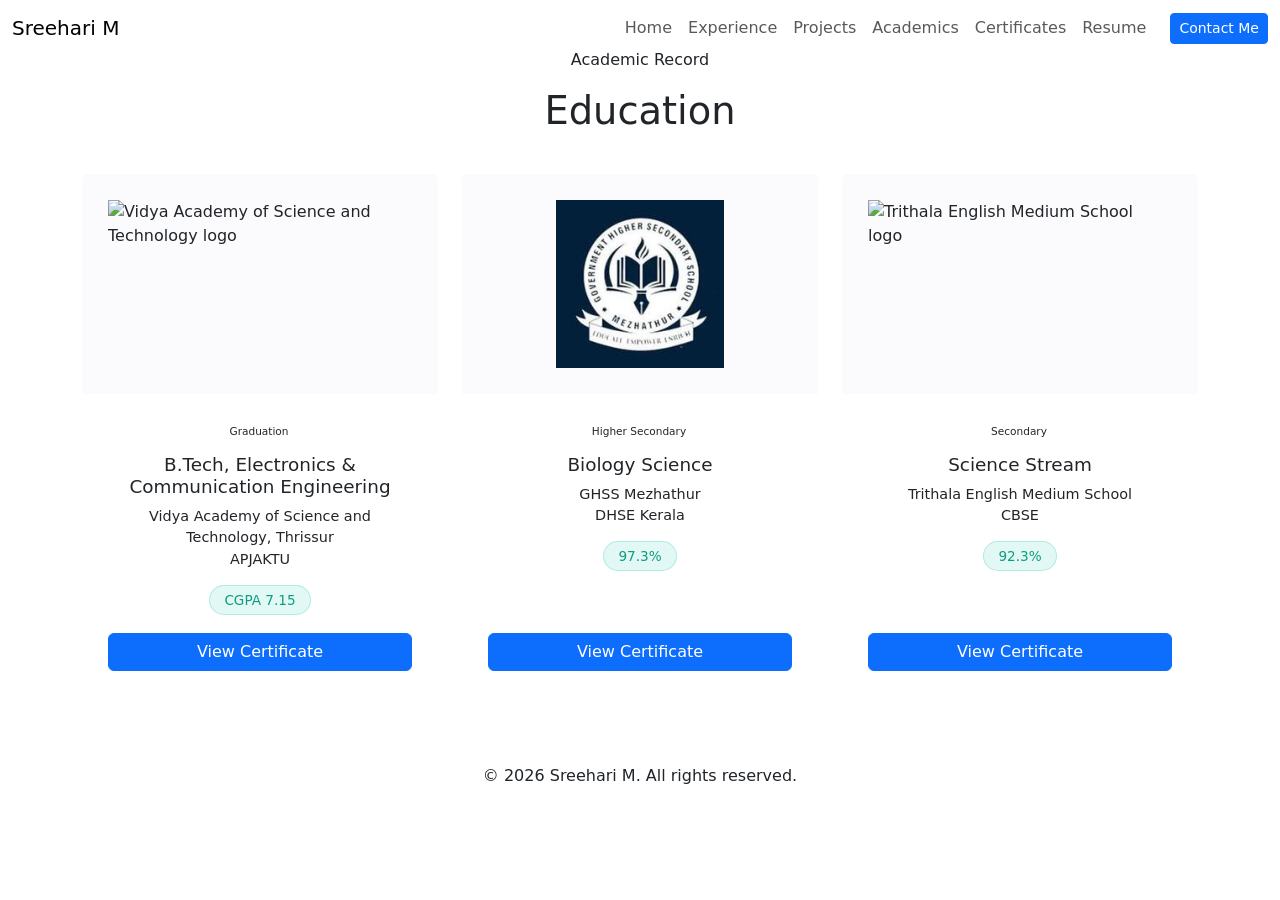
==== academics.html @ c27b46cf "updation" ====
<!DOCTYPE html>
<html lang="en">
<head>
    <meta charset="UTF-8">
    <meta name="viewport" content="width=device-width, initial-scale=1.0">
    <title>Sreehari M | Academics</title>
    <link href="https://cdn.jsdelivr.net/npm/bootstrap@5.3.8/dist/css/bootstrap.min.css" rel="stylesheet" integrity="sha384-sRIl4kxILFvY47J16cr9ZwB07vP4J8+LH7qKQnuqkuIAvNWLzeN8tE5YBujZqJLB" crossorigin="anonymous">
    <link rel="stylesheet" href="theme.css">
    <link rel="stylesheet" href="academics.css">
    <link rel="stylesheet" href="style.css">
</head>
<body>

<div id="nav-placeholder"></div>

<div class="container my-5">

  <div class="page-heading">
    <p class="eyebrow">Academic Record</p>
    <h1>Education</h1>
  </div>

  <div class="row row-cols-1 row-cols-md-2 row-cols-lg-3 g-4">

    <div class="col">
      <div class="card h-100">
        <img src="vidya1.jpg" class="card-img-top" alt="Vidya Academy of Science and Technology logo">
        <div class="card-body text-center">
          <p class="eyebrow small-eyebrow">Graduation</p>
          <h5 class="card-title">B.Tech, Electronics &amp; Communication Engineering</h5>
          <p class="card-text card-institute">Vidya Academy of Science and Technology, Thrissur<br>APJAKTU</p>
          <p class="score-badge">CGPA&nbsp;7.15</p>
          <a class="btn btn-primary mt-auto" href="B. tech.pdf" target="_blank">View Certificate</a>
        </div>
      </div>
    </div>

    <div class="col">
      <div class="card h-100">
        <img src="ghss_mezhathur.jpg" class="card-img-top" alt="GHSS Mezhathur logo">
        <div class="card-body text-center">
          <p class="eyebrow small-eyebrow">Higher Secondary</p>
          <h5 class="card-title">Biology Science</h5>
          <p class="card-text card-institute">GHSS Mezhathur<br>DHSE Kerala</p>
          <p class="score-badge">97.3%</p>
          <a class="btn btn-primary mt-auto" href="12th certificate (1).pdf" target="_blank">View Certificate</a>
        </div>
      </div>
    </div>

    <div class="col">
      <div class="card h-100">
        <img src="tems.png" class="card-img-top" alt="Trithala English Medium School logo">
        <div class="card-body text-center">
          <p class="eyebrow small-eyebrow">Secondary</p>
          <h5 class="card-title">Science Stream</h5>
          <p class="card-text card-institute">Trithala English Medium School<br>CBSE</p>
          <p class="score-badge">92.3%</p>
          <a class="btn btn-primary mt-auto" href="SSLC CERTIFICATE ORIGINAL (1).pdf" target="_blank">View Certificate</a>
        </div>
      </div>
    </div>

  </div>

  
</div>

<footer class="footer">
  <p>&copy; 2026 Sreehari M. All rights reserved.</p>
</footer>

<script src="https://cdn.jsdelivr.net/npm/bootstrap@5.3.8/dist/js/bootstrap.bundle.min.js" integrity="sha384-FKyoEForCGlyvwx9Hj09JcYn3nv7wiPVlz7YYwJrWVcXK/BmnVDxM+D2scQbITxI" crossorigin="anonymous"></script>
<script>
  fetch('navbar.html')
    .then(res => res.text())
    .then(data => {
      document.getElementById('nav-placeholder').innerHTML = data;
    });
</script>
</body>
</html>
---- academics.css ----
.container { margin-top: 20px; margin-bottom: 60px; }

.page-heading {
  text-align: center;
  max-width: 640px;
  margin: 20px auto 40px;
}
.page-heading h1 { font-size: clamp(1.8rem, 4vw, 2.4rem); margin: 0; }
.page-heading .eyebrow { }

.card {
  height: 100%;
  border-radius: var(--radius-lg);
  border: 1px solid var(--glass-border);
  transition: box-shadow 0.35s ease, transform 0.3s ease;
}

.card:hover {
  box-shadow: var(--shadow-lift);
  transform: translateY(-6px);
}

.card-img-top {
  height: 220px;
  object-fit: contain;
  padding: 26px;
  background-color: #fbfbfe;
  border-bottom: 1px solid var(--line);
}

.card-body {
  display: flex;
  flex-direction: column;
  justify-content: space-between;
  padding: 1.6rem;
}

.small-eyebrow {
  margin-bottom: 10px;
  font-size: 0.66rem;
  padding: 4px 10px 4px 8px;
}

.card-title { font-size: 1.15rem; margin-bottom: 8px; }

.card-institute { font-size: 0.9rem; margin-bottom: 14px; }

.score-badge {
  display: inline-block;
  font-family: var(--font-mono);
  font-size: 0.85rem;
  color: #0f9c81;
  background: rgba(23, 195, 162, 0.12);
  border: 1px solid rgba(23, 195, 162, 0.25);
  border-radius: 999px;
  padding: 4px 14px;
  margin: 0 auto 18px;
}

.footer {
  padding: 20px 0;
  text-align: center;
  width: 100%;
}
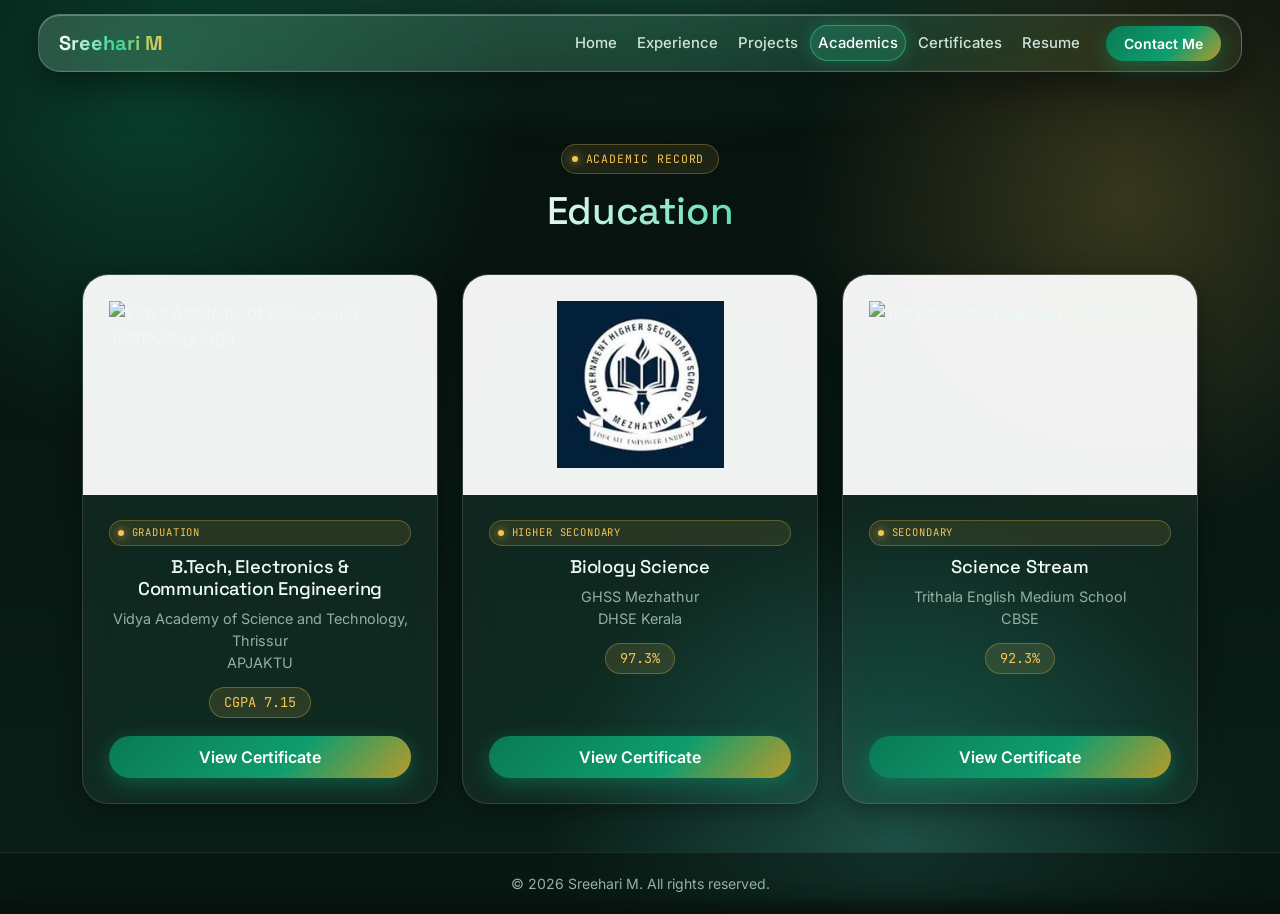
==== commit 27be9bdd: "Updation of theme" ====
--- a/academics.html
+++ b/academics.html
@@ -1,8 +1,9 @@
 <!DOCTYPE html>
-<html lang="en">
+<html lang="en" data-bs-theme="dark">
 <head>
     <meta charset="UTF-8">
     <meta name="viewport" content="width=device-width, initial-scale=1.0">
+    <meta name="theme-color" content="#080a14">
     <title>Sreehari M | Academics</title>
     <link href="https://cdn.jsdelivr.net/npm/bootstrap@5.3.8/dist/css/bootstrap.min.css" rel="stylesheet" integrity="sha384-sRIl4kxILFvY47J16cr9ZwB07vP4J8+LH7qKQnuqkuIAvNWLzeN8tE5YBujZqJLB" crossorigin="anonymous">
     <link rel="stylesheet" href="theme.css">
@@ -76,6 +77,10 @@
     .then(res => res.text())
     .then(data => {
       document.getElementById('nav-placeholder').innerHTML = data;
+      const here = location.pathname.split('/').pop() || 'index.html';
+      document.querySelectorAll('#nav-placeholder .nav-link').forEach(a => {
+        if (a.getAttribute('href') === here) a.classList.add('active');
+      });
     });
 </script>
 </body>
--- a/theme.css
+++ b/theme.css
@@ -0,0 +1,375 @@
+
+@import url("https://fonts.googleapis.com/css2?family=Inter:wght@400;500;600&family=JetBrains+Mono:wght@400;500&family=Space+Grotesk:wght@500;600;700&display=swap");
+
+:root {
+  /* palette */
+  --bg:        #06100d;
+  --bg-2:      #0a1f18;
+  --ink:       #eefaf4;
+  --muted:     #93b0a3;
+  --indigo:    #34d399;   /* primary accent: emerald */
+  --indigo-d:  #0f9d6e;
+  --mint:      #f5c451;   /* secondary accent: gold */
+  --ok:        #4ade80;   /* status: ongoing */
+  --amber:     #ff9d6c;
+  --violet:    #5eead4;
+  --line:      rgba(255, 255, 255, 0.08);
+
+  /* glass */
+  --glass:        rgba(255, 255, 255, 0.055);
+  --glass-strong: rgba(255, 255, 255, 0.09);
+  --glass-border: rgba(255, 255, 255, 0.13);
+  --blur: blur(18px) saturate(150%);
+
+  /* shape + depth */
+  --radius-sm: 12px;
+  --radius-md: 18px;
+  --radius-lg: 26px;
+  --shadow-soft: 0 6px 24px rgba(0, 0, 0, 0.35);
+  --shadow-lift: 0 18px 48px rgba(0, 0, 0, 0.5), 0 0 0 1px rgba(52, 211, 153, 0.25), 0 0 36px rgba(16, 160, 110, 0.22);
+
+  /* type */
+  --font-display: "Space Grotesk", system-ui, sans-serif;
+  --font-body:    "Inter", system-ui, sans-serif;
+  --font-mono:    "JetBrains Mono", ui-monospace, monospace;
+
+  /* Bootstrap bridge */
+  --bs-body-bg: var(--bg);
+  --bs-body-color: var(--ink);
+  --bs-border-color: var(--line);
+}
+
+/* ---------- base ---------- */
+html { color-scheme: dark; }
+
+body {
+  font-family: var(--font-body);
+  background: var(--bg);
+  color: var(--ink);
+  padding-top: 96px;               /* room for floating navbar */
+  -webkit-font-smoothing: antialiased;
+}
+
+/* aurora backdrop: soft colour blobs glass can blur against */
+body::before {
+  content: "";
+  position: fixed;
+  inset: 0;
+  z-index: -1;
+  pointer-events: none;
+  background:
+    radial-gradient(60vmax 22vmax at 50% -6%, rgba(52, 211, 153, 0.30), transparent 70%),
+    radial-gradient(48vmax 48vmax at 12% 8%,  rgba(16, 160, 110, 0.34), transparent 60%),
+    radial-gradient(42vmax 42vmax at 88% 22%, rgba(245, 196, 81, 0.20), transparent 62%),
+    radial-gradient(46vmax 46vmax at 70% 95%, rgba(94, 234, 212, 0.24), transparent 60%),
+    linear-gradient(180deg, var(--bg), var(--bg-2));
+}
+
+h1, h2, h3, h4, h5, h6 {
+  font-family: var(--font-display);
+  color: var(--ink);
+  letter-spacing: -0.01em;
+}
+p, .card-text, li { color: var(--muted); }
+a { color: var(--indigo); }
+a:hover { color: var(--mint); }
+::selection { background: rgba(52, 211, 153, 0.4); color: #fff; }
+
+/* scrollbar */
+::-webkit-scrollbar { width: 10px; }
+::-webkit-scrollbar-track { background: var(--bg); }
+::-webkit-scrollbar-thumb { background: rgba(255, 255, 255, 0.16); border-radius: 10px; }
+
+/* keyboard focus */
+:focus-visible { outline: 2px solid var(--mint); outline-offset: 3px; }
+
+/* ---------- navbar: floating, clearly visible glass bar ---------- */
+body .navbar.fixed-top {
+  top: 14px;
+  left: clamp(10px, 3vw, 40px);
+  right: clamp(10px, 3vw, 40px);
+  width: auto;
+  padding: 8px 6px;
+  border-radius: 22px;
+  background: linear-gradient(135deg, rgba(255, 255, 255, 0.16), rgba(255, 255, 255, 0.05));
+  backdrop-filter: blur(22px) saturate(180%);
+  -webkit-backdrop-filter: blur(22px) saturate(180%);
+  border: 1px solid rgba(255, 255, 255, 0.22);
+  box-shadow:
+    0 14px 40px rgba(0, 0, 0, 0.5),
+    inset 0 1px 0 rgba(255, 255, 255, 0.28),
+    inset 0 -1px 0 rgba(255, 255, 255, 0.04);
+}
+body .navbar .container-fluid { padding-inline: 14px; }
+
+.brand-text {
+  font-family: var(--font-display);
+  font-weight: 700;
+  font-size: 1.25rem;
+  background: linear-gradient(90deg, #fff, var(--indigo) 55%, var(--mint));
+  -webkit-background-clip: text;
+  background-clip: text;
+  color: transparent;
+}
+
+body .navbar .nav-link {
+  color: #cfe3d9;
+  font-weight: 500;
+  font-size: 0.93rem;
+  border-radius: 999px;
+  padding: 7px 15px;
+  margin: 0 2px;
+  transition: color 0.2s, background 0.2s;
+}
+body .navbar .nav-link:hover { color: #fff; background: rgba(255, 255, 255, 0.12); }
+body .navbar .nav-link.active {
+  color: #fff;
+  background: rgba(52, 211, 153, 0.22);
+  box-shadow: inset 0 0 0 1px rgba(52, 211, 153, 0.5), 0 0 18px rgba(52, 211, 153, 0.25);
+}
+
+body .navbar-toggler { border: 1px solid rgba(255, 255, 255, 0.3); }
+body .navbar-toggler:focus { box-shadow: 0 0 0 3px rgba(52, 211, 153, 0.35); }
+body .navbar-toggler-icon { filter: invert(1) brightness(1.6); }
+
+@media (max-width: 991.98px) {
+  body .navbar-collapse {
+    margin-top: 10px;
+    padding: 12px;
+    background: rgba(255, 255, 255, 0.07);
+    border: 1px solid rgba(255, 255, 255, 0.14);
+    border-radius: var(--radius-md);
+  }
+}
+
+/* ---------- buttons ---------- */
+body .btn {
+  font-family: var(--font-body);
+  font-weight: 600;
+  border-radius: 999px;
+  padding: 9px 22px;
+  transition: transform 0.2s, box-shadow 0.25s, background 0.25s, color 0.25s;
+}
+body .btn-sm { padding: 7px 18px; }
+
+body .btn-primary {
+  color: #fff;
+  border: 0;
+  background: linear-gradient(135deg, #0a7a55, var(--indigo-d) 60%, #b99a2b);
+  box-shadow: 0 6px 20px rgba(16, 160, 110, 0.4);
+}
+body .btn-primary:hover,
+body .btn-primary:focus {
+  color: #fff;
+  transform: translateY(-2px);
+  box-shadow: 0 10px 28px rgba(16, 160, 110, 0.55);
+}
+
+body .btn-outline-primary {
+  color: var(--ink);
+  background: var(--glass);
+  border: 1px solid var(--glass-border);
+  backdrop-filter: blur(10px);
+}
+body .btn-outline-primary:hover,
+body .btn-outline-primary:focus {
+  color: #fff;
+  background: rgba(52, 211, 153, 0.2);
+  border-color: var(--indigo);
+  transform: translateY(-2px);
+}
+
+/* ---------- glass cards (all pages) ---------- */
+body .card {
+  --bs-card-bg: transparent;
+  --bs-card-color: var(--ink);
+  background: var(--glass);
+  color: var(--ink);
+  border: 1px solid var(--glass-border);
+  backdrop-filter: var(--blur);
+  -webkit-backdrop-filter: var(--blur);
+  box-shadow: var(--shadow-soft), inset 0 1px 0 rgba(255, 255, 255, 0.08);
+  overflow: hidden;
+}
+body .card:hover { border-color: rgba(52, 211, 153, 0.45); }
+
+/* logos / certificates sit on a soft light tile so they stay legible */
+body .card-img-top {
+  background-color: rgba(255, 255, 255, 0.94);
+  border-bottom: 1px solid var(--glass-border);
+}
+body .card video { background: #000; }
+
+body .card-title { color: var(--ink); }
+body .card-text  { color: var(--muted); }
+body .card-institute { color: var(--muted); }
+
+/* ---------- eyebrow (small label above headings) ---------- */
+.eyebrow {
+  display: inline-flex;
+  align-items: center;
+  gap: 8px;
+  font-family: var(--font-mono);
+  font-size: 0.72rem;
+  letter-spacing: 0.08em;
+  text-transform: uppercase;
+  color: var(--mint);
+  background: rgba(245, 196, 81, 0.1);
+  border: 1px solid rgba(245, 196, 81, 0.28);
+  border-radius: 999px;
+  padding: 5px 14px 5px 10px;
+  margin-bottom: 14px;
+}
+.eyebrow::before {
+  content: "";
+  width: 6px; height: 6px;
+  border-radius: 50%;
+  background: var(--mint);
+  box-shadow: 0 0 10px var(--mint);
+}
+.page-heading h1 {
+  background: linear-gradient(120deg, #fff 30%, var(--indigo) 75%, var(--mint));
+  -webkit-background-clip: text;
+  background-clip: text;
+  color: transparent;
+}
+.page-sub { color: var(--muted); }
+
+/* ---------- experience: status chips ---------- */
+.status-chip {
+  display: inline-flex;
+  align-items: center;
+  gap: 7px;
+  font-family: var(--font-mono);
+  font-size: 0.72rem;
+  padding: 4px 12px;
+  border-radius: 999px;
+  border: 1px solid transparent;
+}
+.status-chip .dot { width: 7px; height: 7px; border-radius: 50%; }
+
+.status-chip.ongoing { color: var(--ok); background: rgba(62, 224, 143, 0.12); border-color: rgba(62, 224, 143, 0.3); }
+.status-chip.ongoing .dot { background: var(--ok); box-shadow: 0 0 0 0 rgba(62, 224, 143, 0.6); animation: ping 1.8s infinite; }
+
+.status-chip.complete { color: var(--indigo); background: rgba(52, 211, 153, 0.12); border-color: rgba(52, 211, 153, 0.3); }
+.status-chip.complete .dot { background: var(--indigo); }
+
+@keyframes ping {
+  0%   { box-shadow: 0 0 0 0 rgba(62, 224, 143, 0.55); }
+  70%  { box-shadow: 0 0 0 8px rgba(62, 224, 143, 0); }
+  100% { box-shadow: 0 0 0 0 rgba(62, 224, 143, 0); }
+}
+
+/* ---------- academics: score badge ---------- */
+body .score-badge {
+  color: var(--mint);
+  background: rgba(245, 196, 81, 0.12);
+  border-color: rgba(245, 196, 81, 0.3);
+}
+
+/* ---------- projects: tags (recoloured for dark) ---------- */
+body .tag:nth-child(4n+1) { color: #8ef0c5; background: rgba(16, 160, 110, 0.22);  border-color: rgba(52, 211, 153, 0.35); }
+body .tag:nth-child(4n+2) { color: #fbdc8a; background: rgba(245, 196, 81, 0.14);  border-color: rgba(245, 196, 81, 0.32); }
+body .tag:nth-child(4n+3) { color: #ffbf9d; background: rgba(255, 157, 108, 0.14);  border-color: rgba(255, 157, 108, 0.32); }
+body .tag:nth-child(4n+4) { color: #9ff3e6; background: rgba(94, 234, 212, 0.16); border-color: rgba(94, 234, 212, 0.34); }
+
+body .project-card .card-body { position: relative; }
+body .project-card::before {          /* thin gradient edge on the left */
+  content: "";
+  position: absolute;
+  left: 0; top: 18px; bottom: 18px;
+  width: 3px;
+  border-radius: 3px;
+  background: linear-gradient(180deg, var(--indigo), var(--mint));
+}
+body .project-abstract { color: var(--muted); }
+body .project-abstract b { color: var(--ink); }
+
+/* ---------- certificates: group headings ---------- */
+body .group-title { color: var(--ink); border-bottom-color: var(--line); }
+
+/* ---------- home / hero ---------- */
+.hero-name {
+  background: linear-gradient(110deg, #fff 20%, var(--indigo) 60%, var(--mint));
+  -webkit-background-clip: text;
+  background-clip: text;
+  color: transparent;
+}
+.hero-role { color: var(--mint); }
+.hero-desc { color: var(--muted); }
+
+.icon-row a {
+  width: 46px; height: 46px;
+  display: inline-flex;
+  align-items: center;
+  justify-content: center;
+  font-size: 1.2rem;
+  color: var(--ink);
+  background: var(--glass);
+  border: 1px solid var(--glass-border);
+  border-radius: 14px;
+  backdrop-filter: blur(10px);
+  text-decoration: none;
+  transition: transform 0.2s, background 0.2s, color 0.2s, box-shadow 0.2s;
+}
+.icon-row a:hover {
+  color: #fff;
+  background: rgba(52, 211, 153, 0.25);
+  transform: translateY(-4px);
+  box-shadow: 0 8px 22px rgba(16, 160, 110, 0.4);
+}
+
+body .hero-stats { border-top-color: var(--line); }
+body .stat {
+  background: var(--glass);
+  border: 1px solid var(--glass-border);
+  border-radius: var(--radius-md);
+  padding: 14px 22px;
+  backdrop-filter: blur(10px);
+  min-width: 110px;
+}
+body .stat-num {
+  background: linear-gradient(120deg, #fff, var(--indigo));
+  -webkit-background-clip: text;
+  background-clip: text;
+  color: transparent;
+}
+
+/* photo card with a glowing gradient ring */
+body .photo-card {
+  background: var(--glass);
+  border: 1px solid var(--glass-border);
+  padding: 10px;
+  box-shadow: var(--shadow-lift);
+}
+body .photo-card::before {
+  content: "";
+  position: absolute;
+  inset: -2px;
+  z-index: -1;
+  border-radius: calc(var(--radius-lg) + 2px);
+  background: conic-gradient(from 140deg, var(--indigo-d), var(--mint), var(--violet), var(--indigo-d));
+  filter: blur(22px);
+  opacity: 0.55;
+}
+body .photo-card img { border-radius: calc(var(--radius-lg) - 8px); }
+
+.rail-divider {
+  height: 1px;
+  max-width: 1200px;
+  margin: 30px auto;
+  background: linear-gradient(90deg, transparent, var(--glass-border), transparent);
+}
+
+/* ---------- footer ---------- */
+body .footer {
+  background: rgba(6, 16, 13, 0.5);
+  backdrop-filter: blur(14px);
+  border-top: 1px solid var(--line);
+}
+body .footer p { margin: 0; color: var(--muted); font-size: 0.88rem; }
+
+/* ---------- motion preferences ---------- */
+@media (prefers-reduced-motion: reduce) {
+  *, *::before, *::after { animation: none !important; transition: none !important; scroll-behavior: auto !important; }
+}
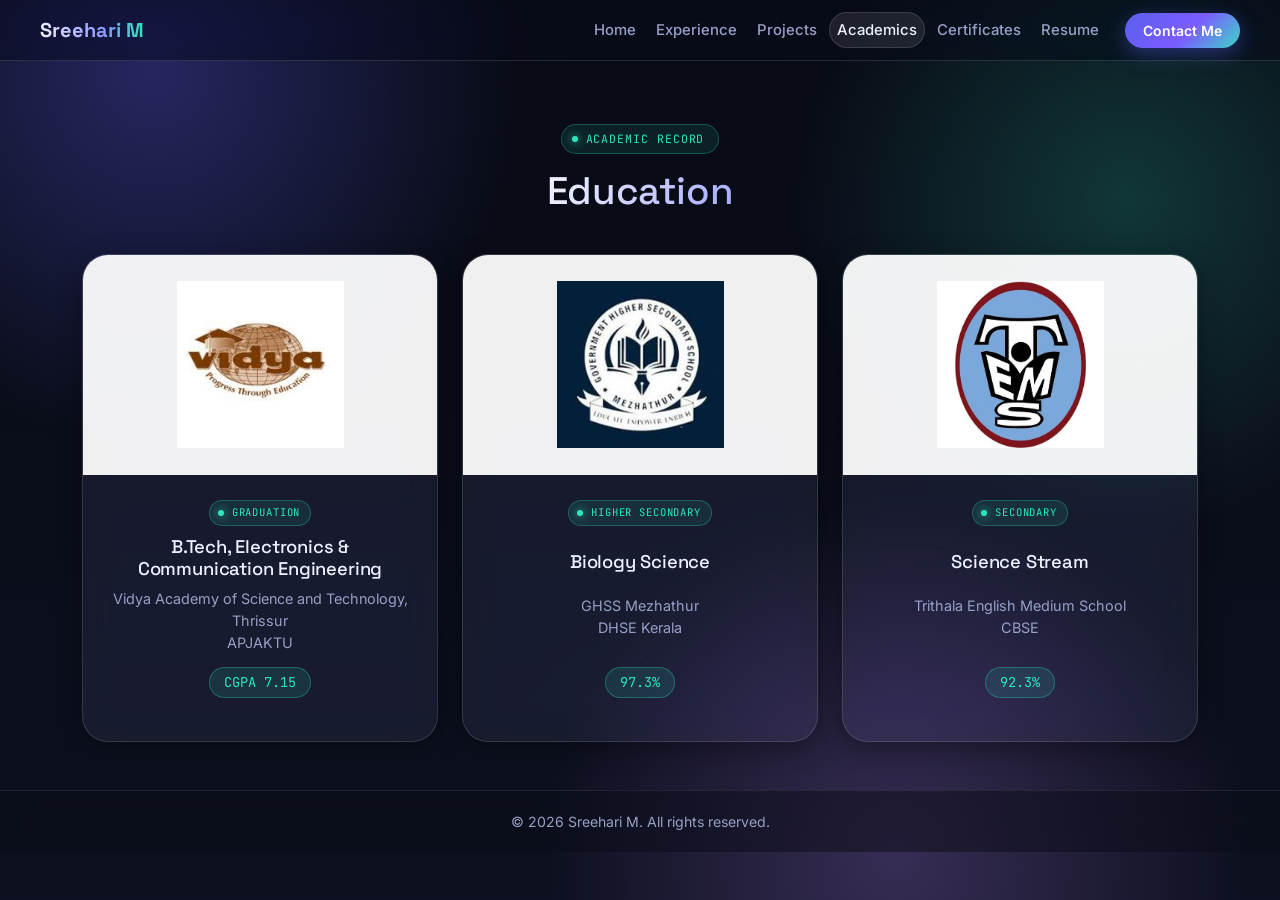
==== commit 026bfdb2: "updation" ====
--- a/academics.html
+++ b/academics.html
@@ -25,39 +25,38 @@
 
     <div class="col">
       <div class="card h-100">
-        <img src="vidya1.jpg" class="card-img-top" alt="Vidya Academy of Science and Technology logo">
+        <img src="Images\vidyalogo.jpg" class="card-img-top" alt="Vidya Academy of Science and Technology logo">
         <div class="card-body text-center">
           <p class="eyebrow small-eyebrow">Graduation</p>
           <h5 class="card-title">B.Tech, Electronics &amp; Communication Engineering</h5>
           <p class="card-text card-institute">Vidya Academy of Science and Technology, Thrissur<br>APJAKTU</p>
           <p class="score-badge">CGPA&nbsp;7.15</p>
-          <a class="btn btn-primary mt-auto" href="B. tech.pdf" target="_blank">View Certificate</a>
+         
         </div>
       </div>
     </div>
 
     <div class="col">
       <div class="card h-100">
-        <img src="ghss_mezhathur.jpg" class="card-img-top" alt="GHSS Mezhathur logo">
+        <img src="Images\ghss_mezhathur.jpg" class="card-img-top" alt="GHSS Mezhathur logo">
         <div class="card-body text-center">
           <p class="eyebrow small-eyebrow">Higher Secondary</p>
           <h5 class="card-title">Biology Science</h5>
           <p class="card-text card-institute">GHSS Mezhathur<br>DHSE Kerala</p>
           <p class="score-badge">97.3%</p>
-          <a class="btn btn-primary mt-auto" href="12th certificate (1).pdf" target="_blank">View Certificate</a>
         </div>
       </div>
     </div>
 
     <div class="col">
       <div class="card h-100">
-        <img src="tems.png" class="card-img-top" alt="Trithala English Medium School logo">
+        <img src="Images\TEMS.jpg" class="card-img-top" alt="Trithala English Medium School logo">
         <div class="card-body text-center">
           <p class="eyebrow small-eyebrow">Secondary</p>
           <h5 class="card-title">Science Stream</h5>
           <p class="card-text card-institute">Trithala English Medium School<br>CBSE</p>
           <p class="score-badge">92.3%</p>
-          <a class="btn btn-primary mt-auto" href="SSLC CERTIFICATE ORIGINAL (1).pdf" target="_blank">View Certificate</a>
+          
         </div>
       </div>
     </div>
--- a/theme.css
+++ b/theme.css
@@ -1,18 +1,22 @@
+/* ==========================================================================
+   theme.css — Dark glass theme for Sreehari M portfolio
+   Replace your existing theme.css with this file.
+   Every page links it, and the page CSS files already use these variables.
+   ========================================================================== */
 
 @import url("https://fonts.googleapis.com/css2?family=Inter:wght@400;500;600&family=JetBrains+Mono:wght@400;500&family=Space+Grotesk:wght@500;600;700&display=swap");
 
 :root {
   /* palette */
-  --bg:        #06100d;
-  --bg-2:      #0a1f18;
-  --ink:       #eefaf4;
-  --muted:     #93b0a3;
-  --indigo:    #34d399;   /* primary accent: emerald */
-  --indigo-d:  #0f9d6e;
-  --mint:      #f5c451;   /* secondary accent: gold */
-  --ok:        #4ade80;   /* status: ongoing */
-  --amber:     #ff9d6c;
-  --violet:    #5eead4;
+  --bg:        #080a14;
+  --bg-2:      #0d1020;
+  --ink:       #eef0ff;
+  --muted:     #98a0c6;
+  --indigo:    #8f94ff;
+  --indigo-d:  #5b5fef;
+  --mint:      #2ee6bd;
+  --amber:     #ffb454;
+  --violet:    #c18bff;
   --line:      rgba(255, 255, 255, 0.08);
 
   /* glass */
@@ -26,7 +30,7 @@
   --radius-md: 18px;
   --radius-lg: 26px;
   --shadow-soft: 0 6px 24px rgba(0, 0, 0, 0.35);
-  --shadow-lift: 0 18px 48px rgba(0, 0, 0, 0.5), 0 0 0 1px rgba(52, 211, 153, 0.25), 0 0 36px rgba(16, 160, 110, 0.22);
+  --shadow-lift: 0 18px 48px rgba(0, 0, 0, 0.5), 0 0 0 1px rgba(143, 148, 255, 0.25), 0 0 36px rgba(91, 95, 239, 0.22);
 
   /* type */
   --font-display: "Space Grotesk", system-ui, sans-serif;
@@ -46,7 +50,7 @@
   font-family: var(--font-body);
   background: var(--bg);
   color: var(--ink);
-  padding-top: 96px;               /* room for floating navbar */
+  padding-top: 76px;               /* room for fixed navbar */
   -webkit-font-smoothing: antialiased;
 }
 
@@ -58,10 +62,9 @@
   z-index: -1;
   pointer-events: none;
   background:
-    radial-gradient(60vmax 22vmax at 50% -6%, rgba(52, 211, 153, 0.30), transparent 70%),
-    radial-gradient(48vmax 48vmax at 12% 8%,  rgba(16, 160, 110, 0.34), transparent 60%),
-    radial-gradient(42vmax 42vmax at 88% 22%, rgba(245, 196, 81, 0.20), transparent 62%),
-    radial-gradient(46vmax 46vmax at 70% 95%, rgba(94, 234, 212, 0.24), transparent 60%),
+    radial-gradient(48vmax 48vmax at 12% 8%,  rgba(91, 95, 239, 0.34), transparent 60%),
+    radial-gradient(42vmax 42vmax at 88% 22%, rgba(46, 230, 189, 0.20), transparent 62%),
+    radial-gradient(46vmax 46vmax at 70% 95%, rgba(193, 139, 255, 0.24), transparent 60%),
     linear-gradient(180deg, var(--bg), var(--bg-2));
 }
 
@@ -73,7 +76,7 @@
 p, .card-text, li { color: var(--muted); }
 a { color: var(--indigo); }
 a:hover { color: var(--mint); }
-::selection { background: rgba(52, 211, 153, 0.4); color: #fff; }
+::selection { background: rgba(143, 148, 255, 0.4); color: #fff; }
 
 /* scrollbar */
 ::-webkit-scrollbar { width: 10px; }
@@ -83,61 +86,52 @@
 /* keyboard focus */
 :focus-visible { outline: 2px solid var(--mint); outline-offset: 3px; }
 
-/* ---------- navbar: floating, clearly visible glass bar ---------- */
-body .navbar.fixed-top {
-  top: 14px;
-  left: clamp(10px, 3vw, 40px);
-  right: clamp(10px, 3vw, 40px);
-  width: auto;
-  padding: 8px 6px;
-  border-radius: 22px;
-  background: linear-gradient(135deg, rgba(255, 255, 255, 0.16), rgba(255, 255, 255, 0.05));
-  backdrop-filter: blur(22px) saturate(180%);
-  -webkit-backdrop-filter: blur(22px) saturate(180%);
-  border: 1px solid rgba(255, 255, 255, 0.22);
-  box-shadow:
-    0 14px 40px rgba(0, 0, 0, 0.5),
-    inset 0 1px 0 rgba(255, 255, 255, 0.28),
-    inset 0 -1px 0 rgba(255, 255, 255, 0.04);
-}
-body .navbar .container-fluid { padding-inline: 14px; }
+/* ---------- navbar ---------- */
+body .navbar {
+  background: rgba(10, 12, 24, 0.55);
+  backdrop-filter: var(--blur);
+  -webkit-backdrop-filter: var(--blur);
+  border-bottom: 1px solid var(--glass-border);
+  padding: 10px 0;
+}
+body .navbar .container-fluid { padding-inline: clamp(16px, 4vw, 40px); }
 
 .brand-text {
   font-family: var(--font-display);
   font-weight: 700;
   font-size: 1.25rem;
-  background: linear-gradient(90deg, #fff, var(--indigo) 55%, var(--mint));
+  background: linear-gradient(90deg, var(--ink), var(--indigo) 60%, var(--mint));
   -webkit-background-clip: text;
   background-clip: text;
   color: transparent;
 }
 
 body .navbar .nav-link {
-  color: #cfe3d9;
+  color: var(--muted);
   font-weight: 500;
   font-size: 0.93rem;
   border-radius: 999px;
-  padding: 7px 15px;
+  padding: 7px 14px;
   margin: 0 2px;
   transition: color 0.2s, background 0.2s;
 }
-body .navbar .nav-link:hover { color: #fff; background: rgba(255, 255, 255, 0.12); }
+body .navbar .nav-link:hover { color: var(--ink); background: var(--glass-strong); }
 body .navbar .nav-link.active {
-  color: #fff;
-  background: rgba(52, 211, 153, 0.22);
-  box-shadow: inset 0 0 0 1px rgba(52, 211, 153, 0.5), 0 0 18px rgba(52, 211, 153, 0.25);
-}
-
-body .navbar-toggler { border: 1px solid rgba(255, 255, 255, 0.3); }
-body .navbar-toggler:focus { box-shadow: 0 0 0 3px rgba(52, 211, 153, 0.35); }
+  color: var(--ink);
+  background: var(--glass-strong);
+  box-shadow: inset 0 0 0 1px var(--glass-border);
+}
+
+body .navbar-toggler { border: 1px solid var(--glass-border); }
+body .navbar-toggler:focus { box-shadow: 0 0 0 3px rgba(143, 148, 255, 0.35); }
 body .navbar-toggler-icon { filter: invert(1) brightness(1.6); }
 
 @media (max-width: 991.98px) {
   body .navbar-collapse {
     margin-top: 10px;
     padding: 12px;
-    background: rgba(255, 255, 255, 0.07);
-    border: 1px solid rgba(255, 255, 255, 0.14);
+    background: var(--glass);
+    border: 1px solid var(--glass-border);
     border-radius: var(--radius-md);
   }
 }
@@ -155,14 +149,14 @@
 body .btn-primary {
   color: #fff;
   border: 0;
-  background: linear-gradient(135deg, #0a7a55, var(--indigo-d) 60%, #b99a2b);
-  box-shadow: 0 6px 20px rgba(16, 160, 110, 0.4);
+  background: linear-gradient(135deg, var(--indigo-d), #7b5cff 55%, #3dd6c6);
+  box-shadow: 0 6px 20px rgba(91, 95, 239, 0.4);
 }
 body .btn-primary:hover,
 body .btn-primary:focus {
   color: #fff;
   transform: translateY(-2px);
-  box-shadow: 0 10px 28px rgba(16, 160, 110, 0.55);
+  box-shadow: 0 10px 28px rgba(91, 95, 239, 0.55);
 }
 
 body .btn-outline-primary {
@@ -174,7 +168,7 @@
 body .btn-outline-primary:hover,
 body .btn-outline-primary:focus {
   color: #fff;
-  background: rgba(52, 211, 153, 0.2);
+  background: rgba(143, 148, 255, 0.2);
   border-color: var(--indigo);
   transform: translateY(-2px);
 }
@@ -191,7 +185,7 @@
   box-shadow: var(--shadow-soft), inset 0 1px 0 rgba(255, 255, 255, 0.08);
   overflow: hidden;
 }
-body .card:hover { border-color: rgba(52, 211, 153, 0.45); }
+body .card:hover { border-color: rgba(143, 148, 255, 0.45); }
 
 /* logos / certificates sit on a soft light tile so they stay legible */
 body .card-img-top {
@@ -205,28 +199,36 @@
 body .card-institute { color: var(--muted); }
 
 /* ---------- eyebrow (small label above headings) ---------- */
+
 .eyebrow {
   display: inline-flex;
   align-items: center;
+  justify-content: center;
   gap: 8px;
+
   font-family: var(--font-mono);
   font-size: 0.72rem;
   letter-spacing: 0.08em;
   text-transform: uppercase;
+
   color: var(--mint);
-  background: rgba(245, 196, 81, 0.1);
-  border: 1px solid rgba(245, 196, 81, 0.28);
+  background: rgba(46, 230, 189, 0.1);
+  border: 1px solid rgba(46, 230, 189, 0.28);
   border-radius: 999px;
   padding: 5px 14px 5px 10px;
-  margin-bottom: 14px;
-}
+  margin: 0 auto 14px;
+}
+
 .eyebrow::before {
   content: "";
-  width: 6px; height: 6px;
+  width: 6px;
+  height: 6px;
   border-radius: 50%;
   background: var(--mint);
   box-shadow: 0 0 10px var(--mint);
 }
+
+
 .page-heading h1 {
   background: linear-gradient(120deg, #fff 30%, var(--indigo) 75%, var(--mint));
   -webkit-background-clip: text;
@@ -246,32 +248,55 @@
   border-radius: 999px;
   border: 1px solid transparent;
 }
-.status-chip .dot { width: 7px; height: 7px; border-radius: 50%; }
-
-.status-chip.ongoing { color: var(--ok); background: rgba(62, 224, 143, 0.12); border-color: rgba(62, 224, 143, 0.3); }
-.status-chip.ongoing .dot { background: var(--ok); box-shadow: 0 0 0 0 rgba(62, 224, 143, 0.6); animation: ping 1.8s infinite; }
-
-.status-chip.complete { color: var(--indigo); background: rgba(52, 211, 153, 0.12); border-color: rgba(52, 211, 153, 0.3); }
-.status-chip.complete .dot { background: var(--indigo); }
+
+.status-chip .dot {
+  width: 7px;
+  height: 7px;
+  border-radius: 50%;
+}
+
+/* Ongoing - Yellow */
+.status-chip.ongoing {
+  color: #ffd43b;
+  background: rgba(255, 212, 59, 0.12);
+  border-color: rgba(255, 212, 59, 0.3);
+}
+
+.status-chip.ongoing .dot {
+  background: #ffd43b;
+  box-shadow: 0 0 0 0 rgba(255, 212, 59, 0.6);
+  animation: ping 1.8s infinite;
+}
+
+/* Completed - Green */
+.status-chip.complete {
+  color: #4ade80;
+  background: rgba(74, 222, 128, 0.12);
+  border-color: rgba(74, 222, 128, 0.3);
+}
+
+.status-chip.complete .dot {
+  background: #4ade80;
+}
 
 @keyframes ping {
-  0%   { box-shadow: 0 0 0 0 rgba(62, 224, 143, 0.55); }
-  70%  { box-shadow: 0 0 0 8px rgba(62, 224, 143, 0); }
-  100% { box-shadow: 0 0 0 0 rgba(62, 224, 143, 0); }
+  0%   { box-shadow: 0 0 0 0 rgba(46, 230, 189, 0.55); }
+  70%  { box-shadow: 0 0 0 8px rgba(46, 230, 189, 0); }
+  100% { box-shadow: 0 0 0 0 rgba(46, 230, 189, 0); }
 }
 
 /* ---------- academics: score badge ---------- */
 body .score-badge {
   color: var(--mint);
-  background: rgba(245, 196, 81, 0.12);
-  border-color: rgba(245, 196, 81, 0.3);
+  background: rgba(46, 230, 189, 0.12);
+  border-color: rgba(46, 230, 189, 0.3);
 }
 
 /* ---------- projects: tags (recoloured for dark) ---------- */
-body .tag:nth-child(4n+1) { color: #8ef0c5; background: rgba(16, 160, 110, 0.22);  border-color: rgba(52, 211, 153, 0.35); }
-body .tag:nth-child(4n+2) { color: #fbdc8a; background: rgba(245, 196, 81, 0.14);  border-color: rgba(245, 196, 81, 0.32); }
-body .tag:nth-child(4n+3) { color: #ffbf9d; background: rgba(255, 157, 108, 0.14);  border-color: rgba(255, 157, 108, 0.32); }
-body .tag:nth-child(4n+4) { color: #9ff3e6; background: rgba(94, 234, 212, 0.16); border-color: rgba(94, 234, 212, 0.34); }
+body .tag:nth-child(4n+1) { color: #b4b7ff; background: rgba(91, 95, 239, 0.22);  border-color: rgba(143, 148, 255, 0.35); }
+body .tag:nth-child(4n+2) { color: #6af0d0; background: rgba(46, 230, 189, 0.14);  border-color: rgba(46, 230, 189, 0.32); }
+body .tag:nth-child(4n+3) { color: #ffcb85; background: rgba(255, 180, 84, 0.14);  border-color: rgba(255, 180, 84, 0.32); }
+body .tag:nth-child(4n+4) { color: #d9b4ff; background: rgba(193, 139, 255, 0.16); border-color: rgba(193, 139, 255, 0.34); }
 
 body .project-card .card-body { position: relative; }
 body .project-card::before {          /* thin gradient edge on the left */
@@ -314,9 +339,9 @@
 }
 .icon-row a:hover {
   color: #fff;
-  background: rgba(52, 211, 153, 0.25);
+  background: rgba(143, 148, 255, 0.25);
   transform: translateY(-4px);
-  box-shadow: 0 8px 22px rgba(16, 160, 110, 0.4);
+  box-shadow: 0 8px 22px rgba(91, 95, 239, 0.4);
 }
 
 body .hero-stats { border-top-color: var(--line); }
@@ -363,7 +388,7 @@
 
 /* ---------- footer ---------- */
 body .footer {
-  background: rgba(6, 16, 13, 0.5);
+  background: rgba(10, 12, 24, 0.5);
   backdrop-filter: blur(14px);
   border-top: 1px solid var(--line);
 }
@@ -372,4 +397,4 @@
 /* ---------- motion preferences ---------- */
 @media (prefers-reduced-motion: reduce) {
   *, *::before, *::after { animation: none !important; transition: none !important; scroll-behavior: auto !important; }
-}+}
--- a/academics.css
+++ b/academics.css
@@ -1,12 +1,19 @@
-.container { margin-top: 20px; margin-bottom: 60px; }
+
+.container {
+  margin-top: 20px;
+  margin-bottom: 60px;
+}
 
 .page-heading {
   text-align: center;
   max-width: 640px;
   margin: 20px auto 40px;
 }
-.page-heading h1 { font-size: clamp(1.8rem, 4vw, 2.4rem); margin: 0; }
-.page-heading .eyebrow { }
+
+.page-heading h1 {
+  font-size: clamp(1.8rem, 4vw, 2.4rem);
+  margin: 0;
+}
 
 .card {
   height: 100%;
@@ -41,9 +48,15 @@
   padding: 4px 10px 4px 8px;
 }
 
-.card-title { font-size: 1.15rem; margin-bottom: 8px; }
+.card-title {
+  font-size: 1.15rem;
+  margin-bottom: 8px;
+}
 
-.card-institute { font-size: 0.9rem; margin-bottom: 14px; }
+.card-institute {
+  font-size: 0.9rem;
+  margin-bottom: 14px;
+}
 
 .score-badge {
   display: inline-block;
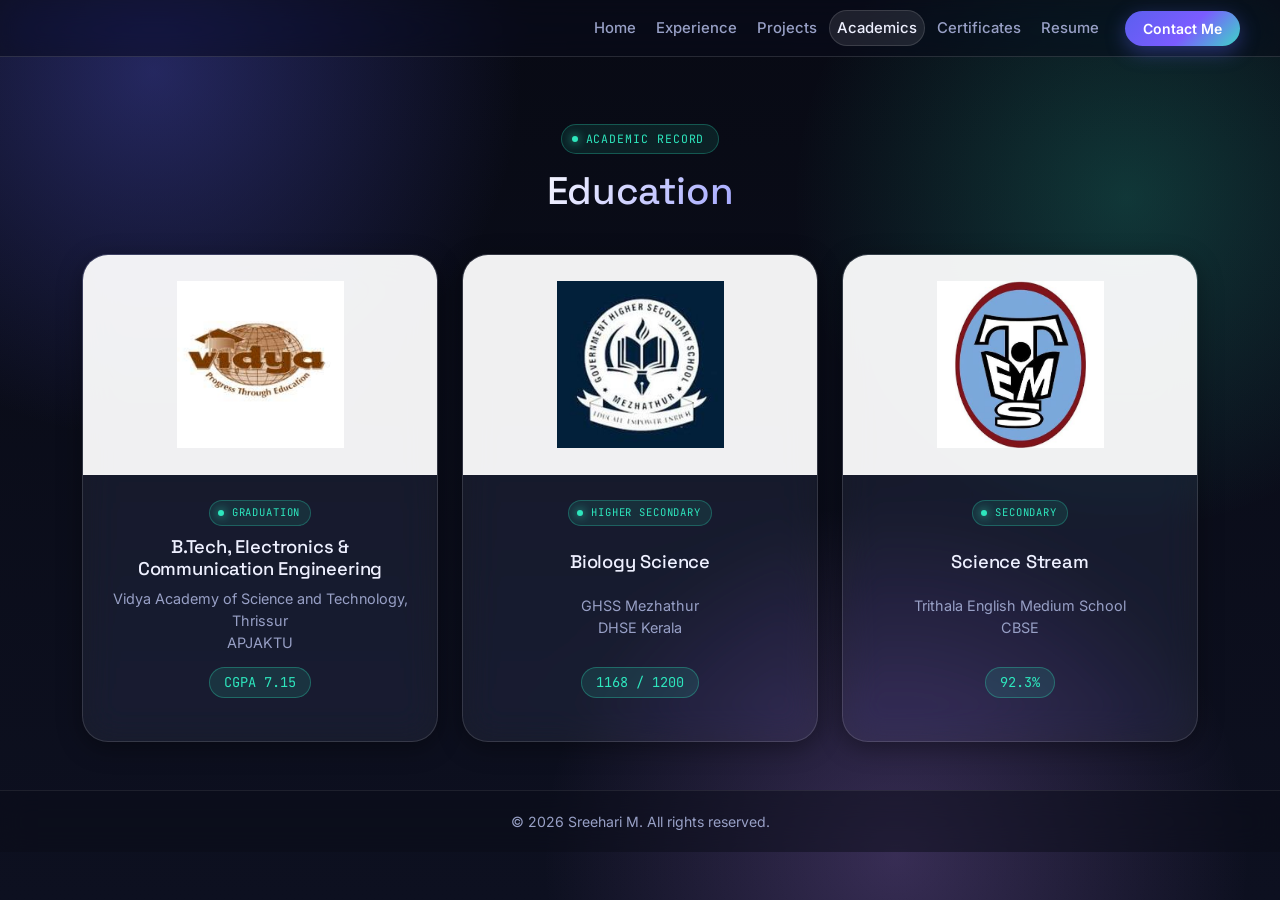
==== commit 2efb2efa: "update" ====
--- a/academics.html
+++ b/academics.html
@@ -43,7 +43,7 @@
           <p class="eyebrow small-eyebrow">Higher Secondary</p>
           <h5 class="card-title">Biology Science</h5>
           <p class="card-text card-institute">GHSS Mezhathur<br>DHSE Kerala</p>
-          <p class="score-badge">97.3%</p>
+          <p class="score-badge">1168 / 1200 </p>
         </div>
       </div>
     </div>
